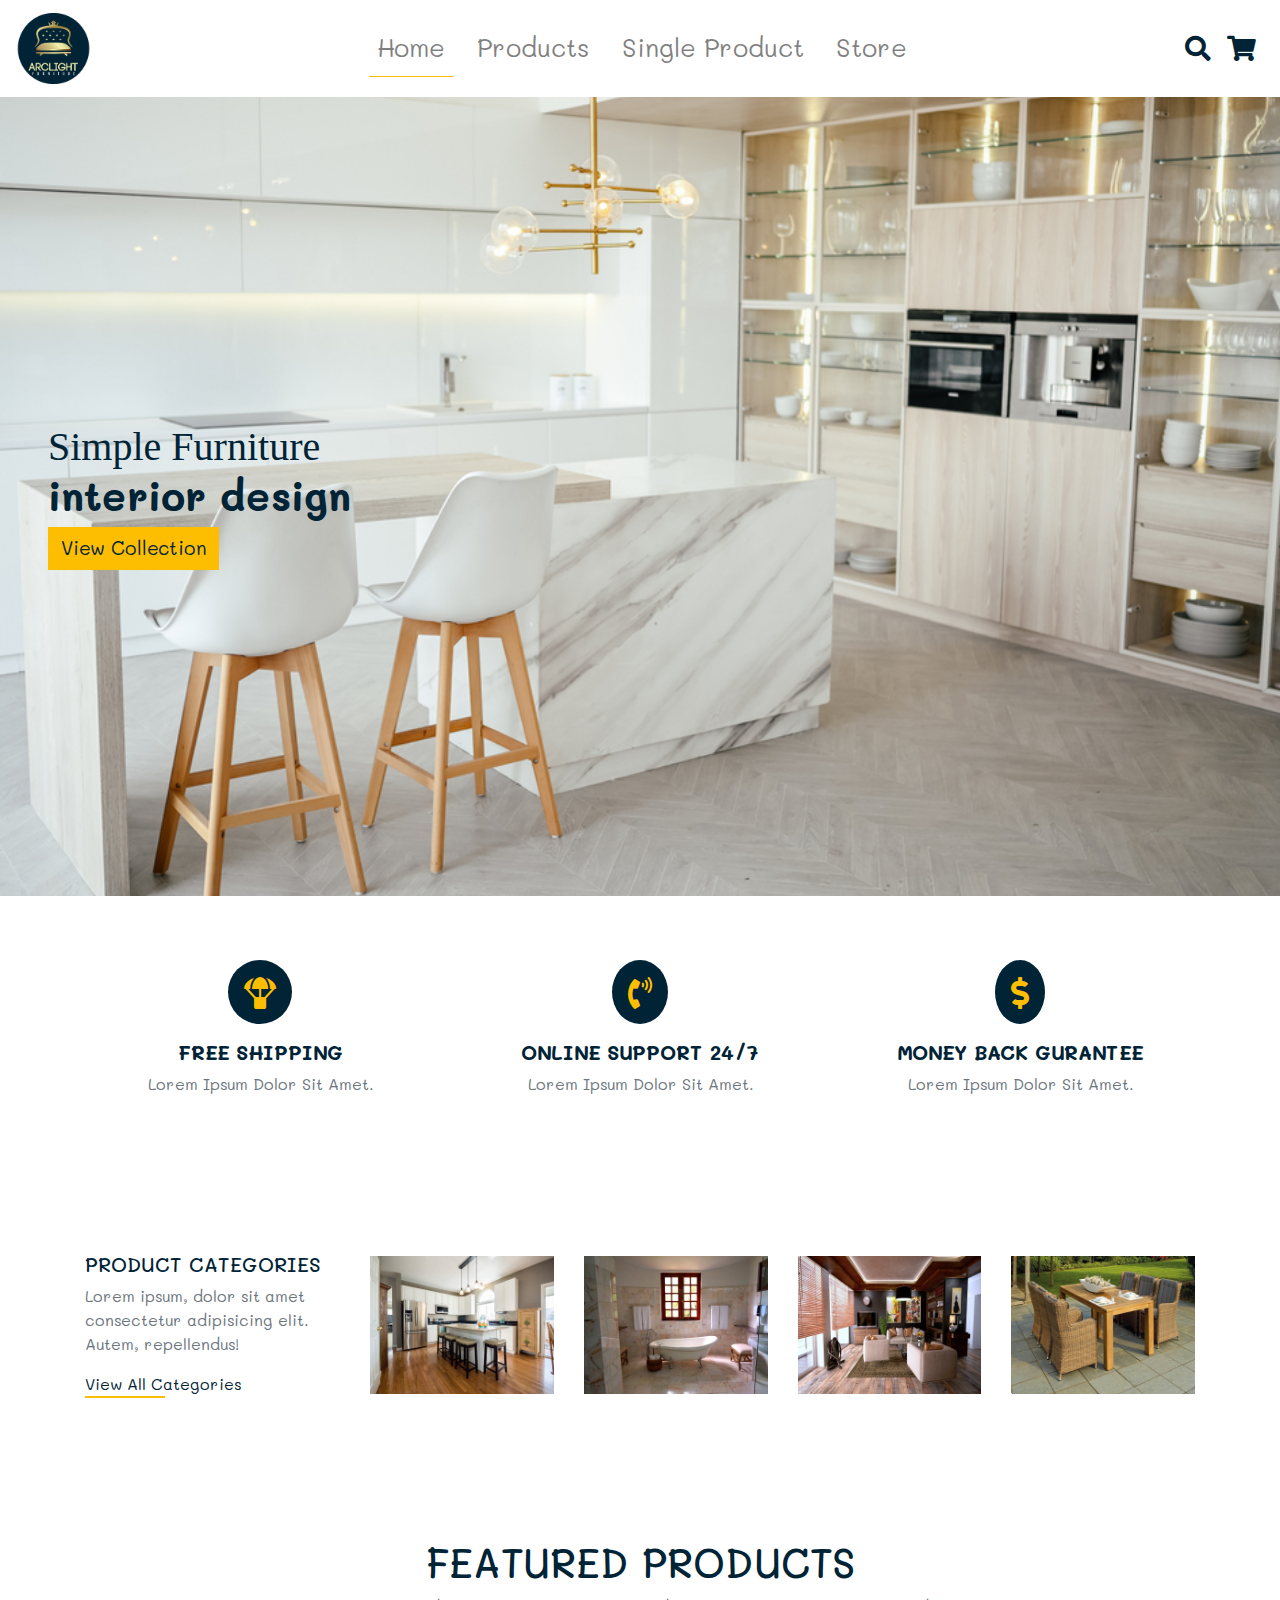
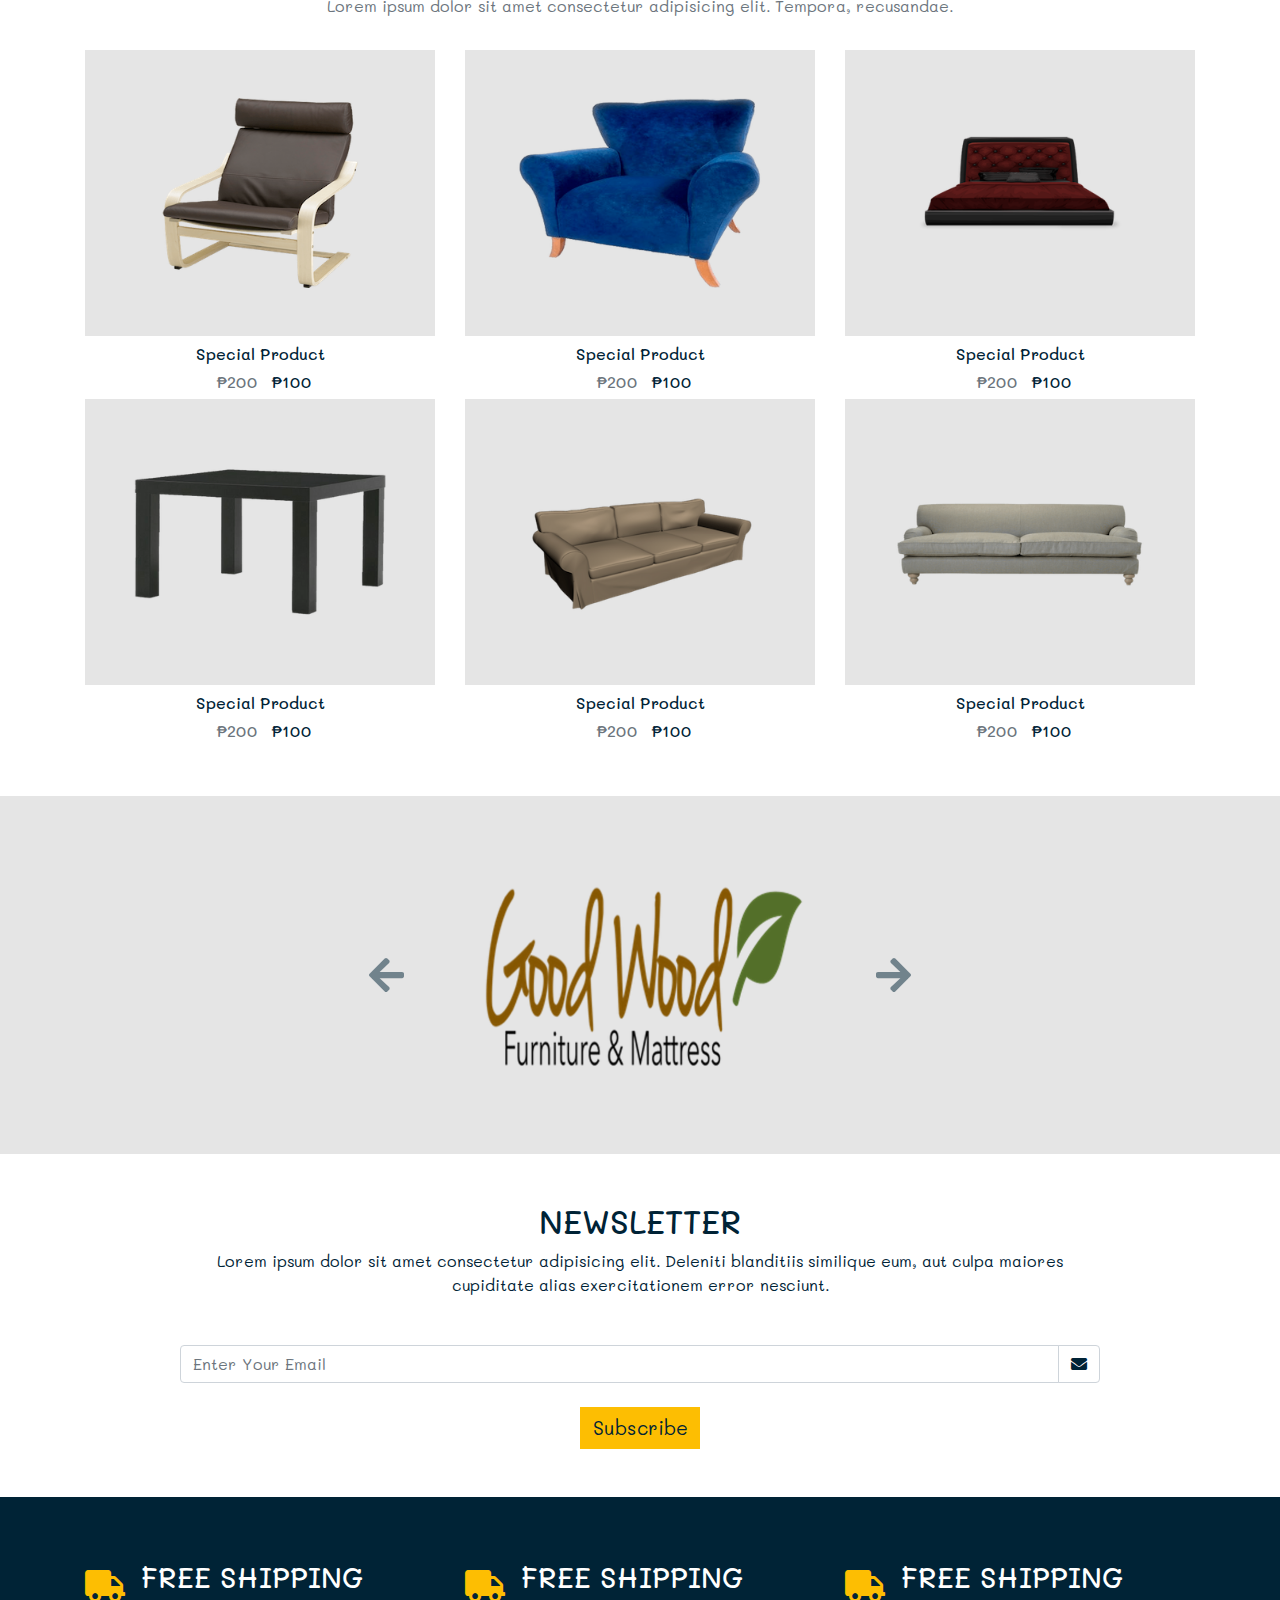
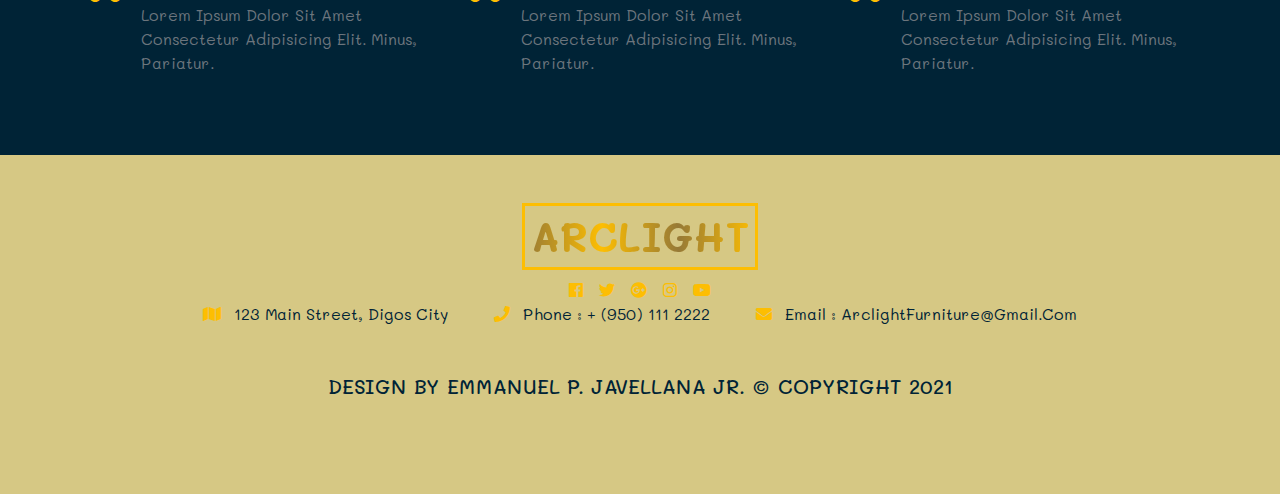
==== index.html @ 23f37554 "initial commit" ====
<!DOCTYPE html>
<html lang="en">

<head>
    <meta charset="UTF-8">
    <meta http-equiv="X-UA-Compatible" content="IE=edge">
    <meta name="viewport" content="width=device-width, initial-scale=1.0">

    <link rel="stylesheet" href="css/bootstrap.min.css" />
    <!-- main -->
    <link rel="stylesheet" href="css/main.css" />
    <link href="https://fonts.googleapis.com/css?family=Courgette" rel="stylesheet" />

    <link rel="stylesheet" href="css/all.css" />

    <title>Arclight Furniture</title>
</head>

<body>

    <header>

        <nav class="navbar navbar-expand-lg navbar-light">

            <a href="index.html" class="navbar-brand">
                <img src="imgs/Arclight_logo.png" alt="company logo" />
            </a>
            <button class="navbar-toggler" type="button" data-toggle="collapse" data-target="#myNavbar">
                <i class="fas fa-bars"></i>
            </button>
            <div class="collapse navbar-collapse" id="myNavbar">
                <ul class="navbar-nav mx-auto">
                    <li class="nav-item mx-2 nav-active">
                        <a href="index.html" class="nav-link">Home</a>
                    </li>
                    <li class="nav-item mx-2">
                        <a href="products.html" class="nav-link">Products</a>
                    </li>
                    <li class="nav-item mx-2">
                        <a href="singleproduct.html" class="nav-link">Single Product</a>
                    </li>
                    <li class="nav-item mx-2">
                        <a href="store.html" class="nav-link">Store</a>
                    </li>
                </ul>
            </div>
            <div class="navbar-icons d-none d-lg-flex">

                <div class="navbar-icon mx-2"><i class="fas fa-search"></i></div>


                <a href="store.html" class="navbar-icon mx-2 navbar-cart-icon">
                    <i class="fas fa-shopping-cart"></i>
                </a>

            </div>
        </nav>
        <!-- nav end ////////////////////////////////////////////////////////////////////////// -->

        <!-- banner start ///////////////////////////////////////////////////////////////////// -->
        <div class="banner d-flex align-items-center pl-3 pl-lg-5">
            <div>
                <h1 class="text-capitalize text-slanted mb-0">simple furniture</h1>
                <h1 class="text-uppercas font-weight-bold">interior design</h1>
                <a href="products.html" class="btn btn-yellow">view collection</a>
            </div>
        </div>
        <!-- banner end ///////////////////////////////////////////////////////////////////// -->

    </header>

    <!-- end header -->

    <!--  -->
    <!-- servicess -->
    <section class="services py-5 text-center">
        <div class="container">
            <div class="row">
                <!-- single service -->
                <div class="col-10 mx-auto col-md-6 col-lg-4 my-3">
                    <span class="service-icon">
                        <i class="fas fa-parachute-box"></i>
                    </span>
                    <h5 class="font-weight-bold text-uppercase">free shipping</h5>
                    <p class="text-muted text-capitalize">
                        Lorem ipsum dolor sit amet.
                    </p>
                </div>
                <!-- end of single service -->
                <!-- single service -->
                <div class="col-10 mx-auto col-md-6 col-lg-4 my-3">
                    <span class="service-icon">
                        <i class="fas fa-phone-volume"></i>
                    </span>
                    <h5 class="font-weight-bold text-uppercase">online support 24/7</h5>
                    <p class="text-muted text-capitalize">
                        Lorem ipsum dolor sit amet.

                    </p>
                </div>
                <!-- end of single service -->
                <!-- single service -->
                <div class="col-10 mx-auto col-md-6 col-lg-4 my-3">
                    <span class="service-icon">
                        <i class="fas fa-dollar-sign"></i>
                    </span>
                    <h5 class="font-weight-bold text-uppercase">money back gurantee</h5>
                    <p class="text-muted text-capitalize">
                        Lorem ipsum dolor sit amet.

                    </p>
                </div>
                <!-- end of single service -->
            </div>
        </div>
    </section>
    <!-- end of services section -->
    <!--  -->
    <!-- servicess end -->


    <!-- categories //////////////////////////////////////-->
    <section class="home-categories py-5">
        <div class="container">
            <div class="row">
                <!-- category title -->
                <div class="col-10 mx-auto col-md-6 col-lg-3 align-self-center">
                    <h5 class="text-uppercase">product categories</h5>
                    <p class="text-muted">
                        Lorem ipsum, dolor sit amet consectetur adipisicing elit. Autem,
                        repellendus!
                    </p>
                    <a href="products.html" class="text-weight-bold text-capitalize categories-link">
                        view all categories
                    </a>
                    <div class="categories-underline"></div>
                </div>
                <!-- main -->
                <div class="col-10 mx-auto col-md-6 col-lg-9 my-3">
                    <div class="row">
                        <!-- single category -->
                        <div class="col-md-6 col-lg-3 my-3">
                            <div class="category-container">
                                <img src="imgs/cagetogoryImg/kitchen-category.jpeg" class="img-fluid category-img"
                                    alt="category img " />
                                <a href="products.html" class="category-link">
                                    <h6 class="text-uppercase mb-0">kitchen</h6>
                                    <p class="mb-0 text-yellow">20 items</p>
                                </a>
                            </div>
                        </div>
                        <!-- end of  single category -->
                        <!-- single category -->
                        <div class="col-md-6 col-lg-3 my-3">
                            <div class="category-container">
                                <img src="imgs/cagetogoryImg/bathroom-category.jpeg" class="img-fluid category-img"
                                    alt="category img " />
                                <a href="products.html" class="category-link">
                                    <h6 class="text-uppercase mb-0">bahtroom</h6>
                                    <p class="mb-0 text-yellow">20 items</p>
                                </a>
                            </div>
                        </div>
                        <!-- end of  single category -->
                        <!-- single category -->
                        <div class="col-md-6 col-lg-3 my-3">
                            <div class="category-container">
                                <img src="imgs/cagetogoryImg/livingroom-category.jpeg" class="img-fluid category-img"
                                    alt="category img " />
                                <a href="products.html" class="category-link">
                                    <h6 class="text-uppercase mb-0">living room</h6>
                                    <p class="mb-0 text-yellow">20 items</p>
                                </a>
                            </div>
                        </div>
                        <!-- end of  single category -->
                        <!-- single category -->
                        <div class="col-md-6 col-lg-3 my-3">
                            <div class="category-container">
                                <img src="imgs/cagetogoryImg/patio-category.jpeg" class="img-fluid category-img"
                                    alt="category img " />
                                <a href="products.html" class="category-link">
                                    <h6 class="text-uppercase mb-0">patio</h6>
                                    <p class="mb-0 text-yellow">20 items</p>
                                </a>
                            </div>
                        </div>
                        <!-- end of  single category -->
                    </div>
                </div>
            </div>
        </div>
    </section>
    <!-- categories end ///////////////////////////////// -->



    <!-- feature service -->
    <section class="featured py-5">
        <div class="container">
            <div class="row my-3">
                <div class="col-10 mx-auto text-center">
                    <h1 class="text-uppercase">featured products</h1>
                    <p class="text-muted">
                        Lorem ipsum dolor sit amet consectetur adipisicing elit. Tempora,
                        recusandae.
                    </p>
                </div>
            </div>
            <div class="row">
                <div class="col-10 mx-auto col-md-6 col-lg-4">
                    <div class="featured-container p-5">
                        <img src="imgs/img-products/product-1.png" class="img-fluid" alt="product" />
                        <span class="featured-search-icon" data-toggle="modal" data-target="#productModal">
                            <i class="fas fa-search"></i>
                        </span>
                        <a href="#" class="featured-store-link text-captilaze">add to cart</a>
                    </div>
                    <h6 class="text-capitalize text-center my-2">special product</h6>
                    <h6 class="text-center">
                        <span class="text-muted old-price mx-2">₱200</span>
                        <span>₱100</span>
                    </h6>
                </div>
                <div class="col-10 mx-auto col-md-6 col-lg-4">
                    <div class="featured-container p-5">
                        <img src="imgs/img-products/product-2.png" class="img-fluid" alt="product" />
                        <span class="featured-search-icon" data-toggle="modal" data-target="#productModal">
                            <i class="fas fa-search"></i>
                        </span>
                        <a href="#" class="featured-store-link text-captilaze">add to cart</a>
                    </div>
                    <h6 class="text-capitalize text-center my-2">special product</h6>
                    <h6 class="text-center">
                        <span class="text-muted old-price mx-2">₱200</span>
                        <span>₱100</span>
                    </h6>
                </div>
                <div class="col-10 mx-auto col-md-6 col-lg-4">
                    <div class="featured-container p-5">
                        <img src="imgs/img-products/product-3.png" class="img-fluid" alt="product" />
                        <span class="featured-search-icon" data-toggle="modal" data-target="#productModal">
                            <i class="fas fa-search"></i>
                        </span>
                        <a href="#" class="featured-store-link text-captilaze">add to cart</a>
                    </div>
                    <h6 class="text-capitalize text-center my-2">special product</h6>
                    <h6 class="text-center">
                        <span class="text-muted old-price mx-2">₱200</span>
                        <span>₱100</span>
                    </h6>
                </div>
                <div class="col-10 mx-auto col-md-6 col-lg-4">
                    <div class="featured-container p-5">
                        <img src="imgs/img-products/product-4.png" class="img-fluid" alt="product" />
                        <span class="featured-search-icon" data-toggle="modal" data-target="#productModal">
                            <i class="fas fa-search"></i>
                        </span>
                        <a href="#" class="featured-store-link text-captilaze">add to cart</a>
                    </div>
                    <h6 class="text-capitalize text-center my-2">special product</h6>
                    <h6 class="text-center">
                        <span class="text-muted old-price mx-2">₱200</span>
                        <span>₱100</span>
                    </h6>
                </div>
                <div class="col-10 mx-auto col-md-6 col-lg-4">
                    <div class="featured-container p-5">
                        <img src="imgs/img-products/product-5.png" class="img-fluid" alt="product" />
                        <span class="featured-search-icon" data-toggle="modal" data-target="#productModal">
                            <i class="fas fa-search"></i>
                        </span>
                        <a href="#" class="featured-store-link text-captilaze">add to cart</a>
                    </div>
                    <h6 class="text-capitalize text-center my-2">special product</h6>
                    <h6 class="text-center">
                        <span class="text-muted old-price mx-2">₱200</span>
                        <span>₱100</span>
                    </h6>
                </div>
                <div class="col-10 mx-auto col-md-6 col-lg-4">
                    <div class="featured-container p-5">
                        <img src="imgs/img-products/product-6.png" class="img-fluid" alt="product" />
                        <span class="featured-search-icon" data-toggle="modal" data-target="#productModal">
                            <i class="fas fa-search"></i>
                        </span>
                        <a href="#" class="featured-store-link text-captilaze">add to cart</a>
                    </div>
                    <h6 class="text-capitalize text-center my-2">special product</h6>
                    <h6 class="text-center">
                        <span class="text-muted old-price mx-2">₱200</span>
                        <span>₱100</span>
                    </h6>
                </div>
            </div>
        </div>
    </section>
    <!-- feature service -->

    <!-- partners brand ///////////////////////////////////////////////////////////-->

    <section class="partners py-5">
        <div class="container">
            <div class="row">
                <!-- compnay carousel -->
                <div class="col-6 col-md-6 col-lg-4 mx-auto">
                    <div id="partnerCarousel" class="carousel slide " data-ride="carousel">
                        <div class="carousel-inner">

                            <div class="carousel-item active">
                                <img src="imgs/company-logos/company-logo-1.png" class="d-block w-100"
                                    alt="partner company" />
                            </div>


                            <div class="carousel-item ">
                                <img src="imgs/company-logos/company-logo-2.png" class="d-block w-100"
                                    alt="partner company" />
                            </div>


                            <div class="carousel-item ">
                                <img src="imgs/company-logos/company-logo-3.png" class="d-block w-100"
                                    alt="partner company" />
                            </div>


                            <div class="carousel-item ">
                                <img src="imgs/company-logos/company-logo-4.png" class="d-block w-100"
                                    alt="partner company" />
                            </div>


                            <div class="carousel-item ">
                                <img src="imgs/company-logos/company-logo-5.png" class="d-block w-100"
                                    alt="partner company" />
                            </div>


                            <div class="carousel-item">
                                <img src="imgs/company-logos/company-logo-6.png" class="d-block w-100"
                                    alt="partner company" />
                            </div>

                        </div>
                        <a href="#partnerCarousel" class="carousel-control-prev" role="button" data-slide="prev">
                            <i class="fas fa-arrow-left"></i>
                        </a>
                        <a href="#partnerCarousel" class="carousel-control-next" role="button" data-slide="next">
                            <i class="fas fa-arrow-right"></i>
                        </a>
                    </div>
                </div>
            </div>
        </div>
    </section>
    <!-- partners brand end ////////////////////////////////////////////////////// -->

    <!-- newsletter  -->
    <section class="newsletter py-5">
        <div class="container">
            <div class="row">
                <div class="col-10 mx-auto text-center">
                    <h2 class="text-uppercase">newsletter</h2>
                    <p>
                        Lorem ipsum dolor sit amet consectetur adipisicing elit. Deleniti
                        blanditiis similique eum, aut culpa maiores cupiditate alias
                        exercitationem error nesciunt.
                    </p>
                    <form>
                        <div class="input-group mt-5 mb-4">
                            <input type="text" class="form-control text-capitalize" placeholder="enter your email" />
                            <div class="input-group-append">
                                <div class="input-group-text form-icon">
                                    <i class="fas fa-envelope"></i>
                                </div>
                            </div>
                        </div>
                        <button type="submit" class="btn btn-yellow">subscribe</button>
                    </form>
                </div>
            </div>
        </div>
    </section>
    <!-- newsletter end -->

    <!-- skills -->
    <section class="skills py-5">
        <div class="container">
            <div class="row">
                <div class="col-10 mx-auto col-md-6 col-lg-4 d-flex my-3">
                    <div class="skill-icon mr-3"><i class="fas fa-truck"></i></div>
                    <div class="skill-text">
                        <h3 class="text-uppercase text-white">free shipping</h3>
                        <p class="text-muted text-capitalize">
                            Lorem ipsum dolor sit amet consectetur adipisicing elit. Minus,
                            pariatur.
                        </p>
                    </div>
                </div>
                <div class="col-10 mx-auto col-md-6 col-lg-4 d-flex my-3">
                    <div class="skill-icon mr-3"><i class="fas fa-truck"></i></div>
                    <div class="skill-text">
                        <h3 class="text-uppercase text-white">free shipping</h3>
                        <p class="text-muted text-capitalize">
                            Lorem ipsum dolor sit amet consectetur adipisicing elit. Minus,
                            pariatur.
                        </p>
                    </div>
                </div>
                <div class="col-10 mx-auto col-md-6 col-lg-4 d-flex my-3">
                    <div class="skill-icon mr-3"><i class="fas fa-truck"></i></div>
                    <div class="skill-text">
                        <h3 class="text-uppercase text-white">free shipping</h3>
                        <p class="text-muted text-capitalize">
                            Lorem ipsum dolor sit amet consectetur adipisicing elit. Minus,
                            pariatur.
                        </p>
                    </div>
                </div>

            </div>
        </div>
    </section>
    <!-- end skills -->

    <!-- footer -->
    <footer class="py-5 footer">
        <div class="container">
            <div class="row">
                <div class="col-10 mx-auto text-center">
                    <h1 class="text-uppercase font-weight-bold text-yellow footer-title text-center d-inline-block">
                        Arclight
                    </h1>
                    <div class="footer-icons d-flex justify-content-center">

                        <a href="#" class="footer-icon mx-2">
                            <i class="fab fa-facebook"></i>
                        </a>


                        <a href="#" class="footer-icon mx-2">
                            <i class="fab fa-twitter"></i>
                        </a>


                        <a href="#" class="footer-icon mx-2">
                            <i class="fab fa-google-plus"></i>
                        </a>


                        <a href="#" class="footer-icon mx-2">
                            <i class="fab fa-instagram"></i>
                        </a>


                        <a href="#" class="footer-icon mx-2">
                            <i class="fab fa-youtube"></i>
                        </a>

                    </div>

                    <div class="footer-contact  d-flex justify-content-around flex-wrap">

                        <div class="text-capitalize">
                            <span class="footer-icon mr-2">
                                <i class="fas fa-map"></i>
                            </span>
                            123 main street, Digos City
                        </div>


                        <div class="text-capitalize">
                            <span class="footer-icon mr-2">
                                <i class="fas fa-phone"></i>
                            </span>
                            phone : + (950) 111 2222
                        </div>


                        <div class="text-capitalize">
                            <span class="footer-icon mr-2">
                                <i class="fas fa-envelope"></i>
                            </span>
                            email : arclightFurniture@gmail.com
                        </div>

                    </div>
                </div>
            </div>
            <div class="row">
                <div class="col-10 mx-auto text-center">
                    <h5 class="text-uppercase my-5 text-center d-inline-block">
                        Design by Emmanuel P. Javellana Jr. © Copyright 2021
                    </h5>
                    <!-- <div class="col-10">
                        <div class="text-capitalize">
                            <span class="footer-icon mr-2">
                                <i class="fas fa-envelope"></i>
                            </span>
                            email : arclightFurniture@gmail.com
                        </div>
                    </div> -->
                </div>
            </div>
        </div>
    </footer>

    <script src="js/jquery-3.3.1.min.js"></script>
    <script src="js/bootstrap.bundle.min.js"></script>
</body>

</html>
---- css/main.css ----
@import url("https://fonts.googleapis.com/css?family=Calligraffitti|Mali");


:root {
    --mainYellow: #fdbe02;
    --mainYellow1: #977A36;
    --mainYellow2: #D6C884;
    --mainYellow3: #6B4823;
    --mainBlack: #002336;
    --mainWhite: #fff;
    --TransGrey: rgba(0, 0, 0, 0.1);
    /* --mainWhite: #fff;
    --mainBlack: #071013;
    --mainGrey: #9b9999;
    --TransGrey: rgba(0, 0, 0, 0.1); */
}

.text-yellow {
    color: var(--mainYellow);
}

body {
    color: var(--mainBlack);
    background: var(--mainWhite);
    font-family: "Mali", cursive;
}

.text-slanted {
    font-family: "Calligraffitti", cursive;
}

.btn-yellow {
    background: var(--mainYellow);
    text-transform: capitalize;
    font-size: 1.2rem;
    color: var(--mainBlack);
    border-radius: 0 !important;
}

.btn-yellow:hover {
    background: var(--mainBlack);
    color: var(--mainYellow);
}

.btn-black {
    background: transparent;
    text-transform: capitalize;
    font-size: 1.2rem;
    color: var(--mainBlack);
    border-radius: 0 !important;
    border: 0.1rem solid var(--mainBlack);
}

.btn-black:hover {
    background: var(--mainBlack);
    color: var(--mainWhite);
}

/* navbar ////////////////////////////////// */
.navbar-brand img {
    width: 75px;

}

.navbar-toggler {
    outline: none !important;
    border: none;
    font-size: 2.2rem;
    color: var(--mainYellow) !important;
}

.nav-link {
    font-size: 1.6rem;
    border-bottom: 0.1rem solid var(--mainWhite);
}

.nav-active {
    border-bottom: 0.1rem solid var(--mainYellow);
}

.navbar-icon {
    font-size: 1.6rem;
}

.navbar-cart-icon {
    color: var(--mainBlack);
    position: relative;
}

.navbar-cart-icon:hover {
    color: var(--mainYellow);
}



/* banner ////////////////////////////////// */

.banner {
    min-height: calc(100vh - 101px);
    background: url("../imgs/pageBcg/bannerBcg.jpg");
    /* background: red; */
    background-position: center;
    background-size: cover;
    background-attachment: fixed;
    background-repeat: no-repeat;
}

/* featured start ////////////////////////////////// */

.featured-container {
    background: var(--TransGrey);
    position: relative;
    overflow: hidden;
}

.featured-search-icon {
    background: var(--mainWhite);
    display: inline-block;
    padding: 0.2rem 0.4rem;
    position: absolute;
    right: 0;
    top: 50%;
    font-size: 1.2rem;
    transform: translateX(110%);
    transition: all 1s ease-in-out;
    cursor: pointer;
}

.featured-container:hover .featured-search-icon {
    transform: translateX(0%);
}

.featured-store-link {
    background: var(--mainYellow);
    color: var(--mainBlack);
    padding: 0.2rem 0.4rem;
    position: absolute;
    right: 0;
    top: 70%;
    transform: translateX(110%);
    transition: all 1s ease-in-out;
}

.featured-store-link:hover {
    color: var(--mainBlack);
}

.featured-container:hover .featured-store-link {
    transform: translateX(0%);
}

/* featured end////////////////////////////////// */




/* partner brand */


.partners {
    background: var(--TransGrey);
}

.carousel-control-prev {
    font-size: 2.5rem;
    color: var(--mainBlack) !important;
    transform: translateX(-200%);
}

.carousel-control-next {
    font-size: 2.5rem;
    color: var(--mainBlack) !important;

    transform: translateX(200%);
}

/* partner brand end */


/* newsletter */
.form-icon {
    background: var(--mainGrey);
    color: var(--mainBlack);
}

/* skills */
.skills {
    background: var(--mainBlack);
}

.skill-icon {
    color: var(--mainYellow);
    font-size: 2rem;
}

/* footer */
.footer {
    background: var(--mainYellow2);
}

.footer h1 {

    background: linear-gradient(to left, var(--mainYellow), var(--mainYellow1), var(--mainYellow), var(--mainYellow1));
    -webkit-background-clip: text;
    -webkit-text-fill-color: transparent;
}

.footer-title {
    border: 0.2rem solid var(--mainYellow);
    padding: 0.4rem;
}

.footer-icon {
    color: var(--mainYellow);
}

.footer-icon:hover {
    color: var(--mainWhite);
}


/* //////////////////////Populate pages////////////////////////////////////////////////////////////  */


.banner-products,
.banner-single-product,
.banner-store {
    min-height: 60vh;
    background: linear-gradient(rgba(255, 255, 255, 0.5),
            rgba(255, 255, 255, 0.5)),
        url("../imgs/pageBcg/productsBcg.jpeg") center/cover fixed no-repeat;
}

.banner-single-product {
    min-height: 60vh;
    background: linear-gradient(rgba(255, 255, 255, 0.5),
            rgba(255, 255, 255, 0.5)),
        url("../imgs/pageBcg/singleBcg.jpeg") center/cover fixed no-repeat;
}

.banner-store {
    min-height: 60vh;
    background: linear-gradient(rgba(255, 255, 255, 0.5),
            rgba(255, 255, 255, 0.5)),
        url("../imgs/pageBcg/storeBcg.jpeg") center/cover fixed no-repeat;
}


/* servicess */

.service-icon {
    display: inline-block;
    font-size: 2rem;
    margin-bottom: 1rem;
    color: var(--mainYellow);
    background: var(--mainBlack);
    padding: 0.5rem 1rem;
    border-radius: 50%;
}

/* categories */
.categories-link {
    color: var(--mainBlack);
    text-decoration: none;
}

.categories-link:hover {
    color: var(--mainGrey);
    text-decoration: none;
}

.categories-underline {
    height: 0.1rem;
    width: 5rem;
    background: var(--mainYellow);
}

.category-container {
    position: relative;
}

.category-img {
    transition: all 1s linear;
}

.category-container:hover .category-img {
    opacity: 0.5;
}

.category-link {
    position: absolute;
    bottom: 0;
    left: 0;
    padding: 0.2rem 3rem 0.2rem 0.2rem;
    background: var(--mainWhite);
    color: var(--mainBlack);
    clip-path: polygon(0 0, 80% 0, 100% 100%, 0 100%);
    opacity: 0;
    transition: all 1s linear;
    text-decoration: none !important;
}

.category-link:hover {
    color: var(--mainGrey);
}

.category-container:hover .category-link {
    opacity: 1;
}
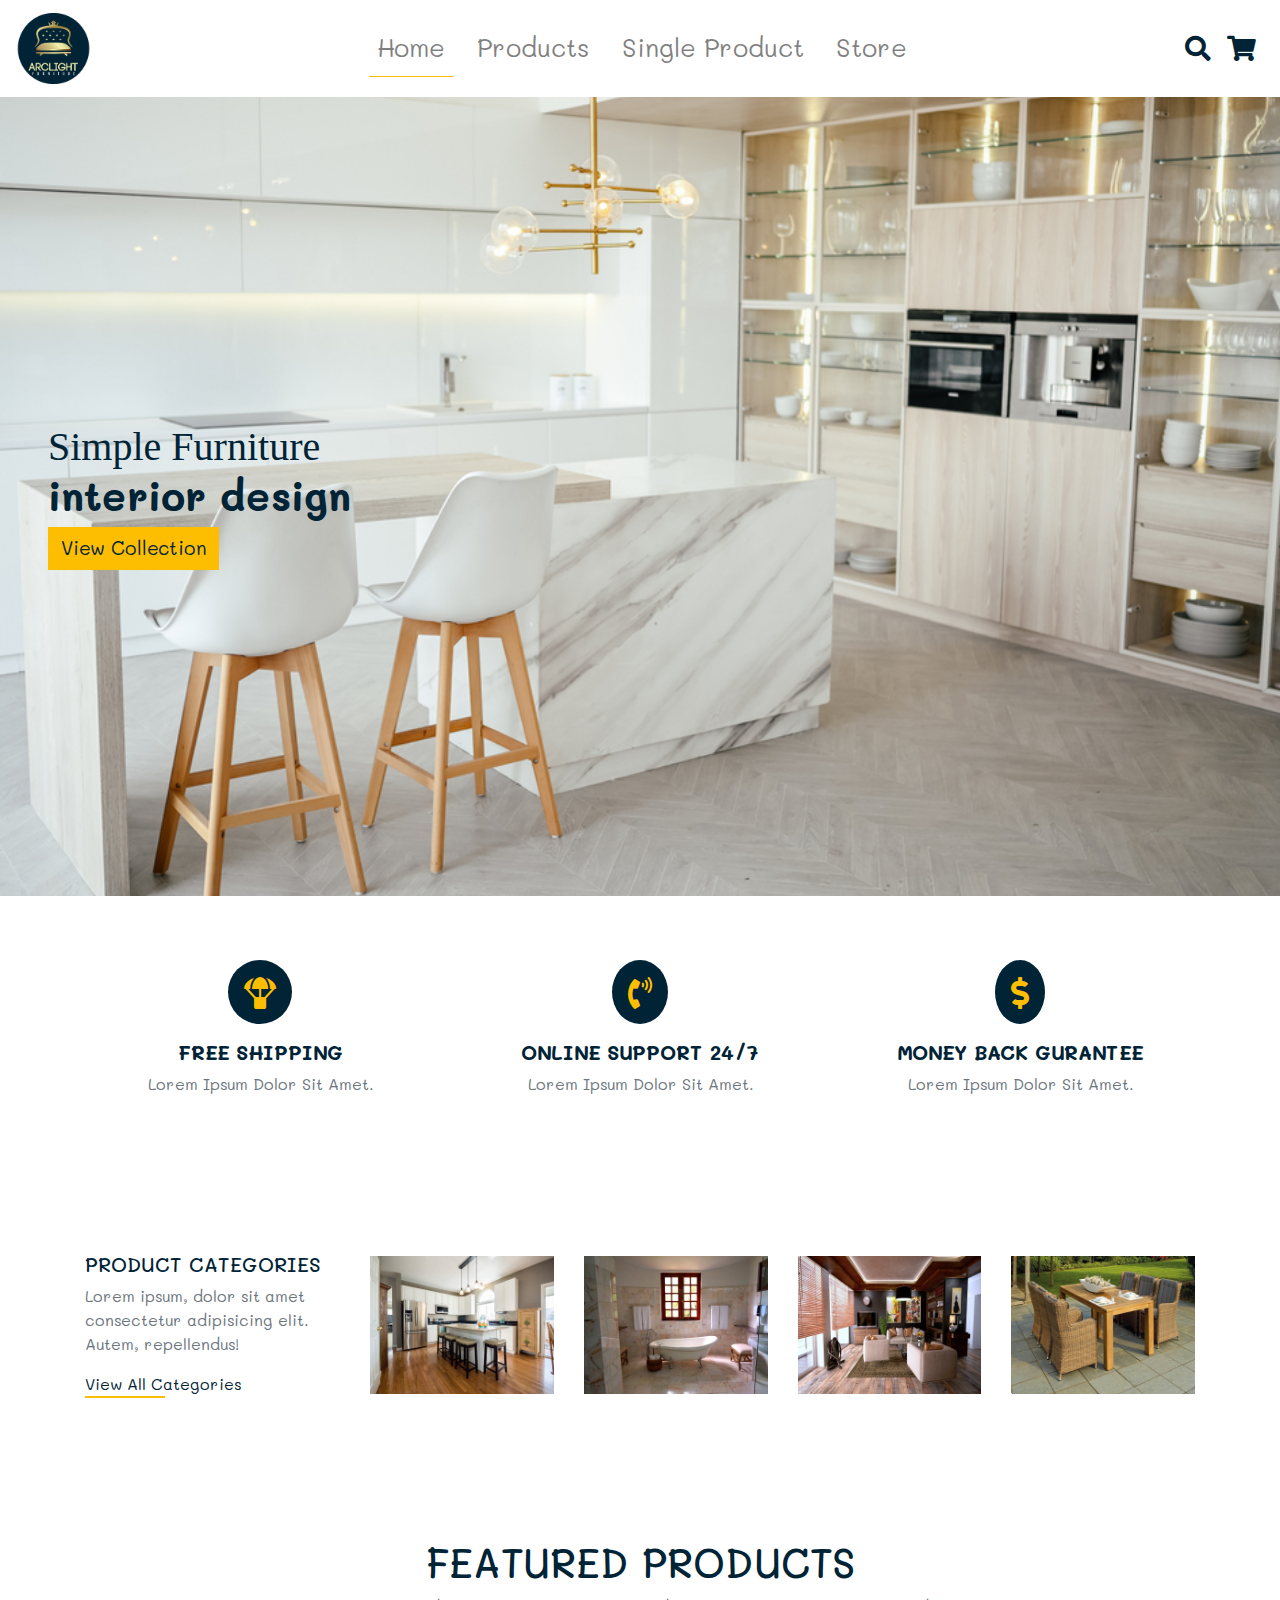
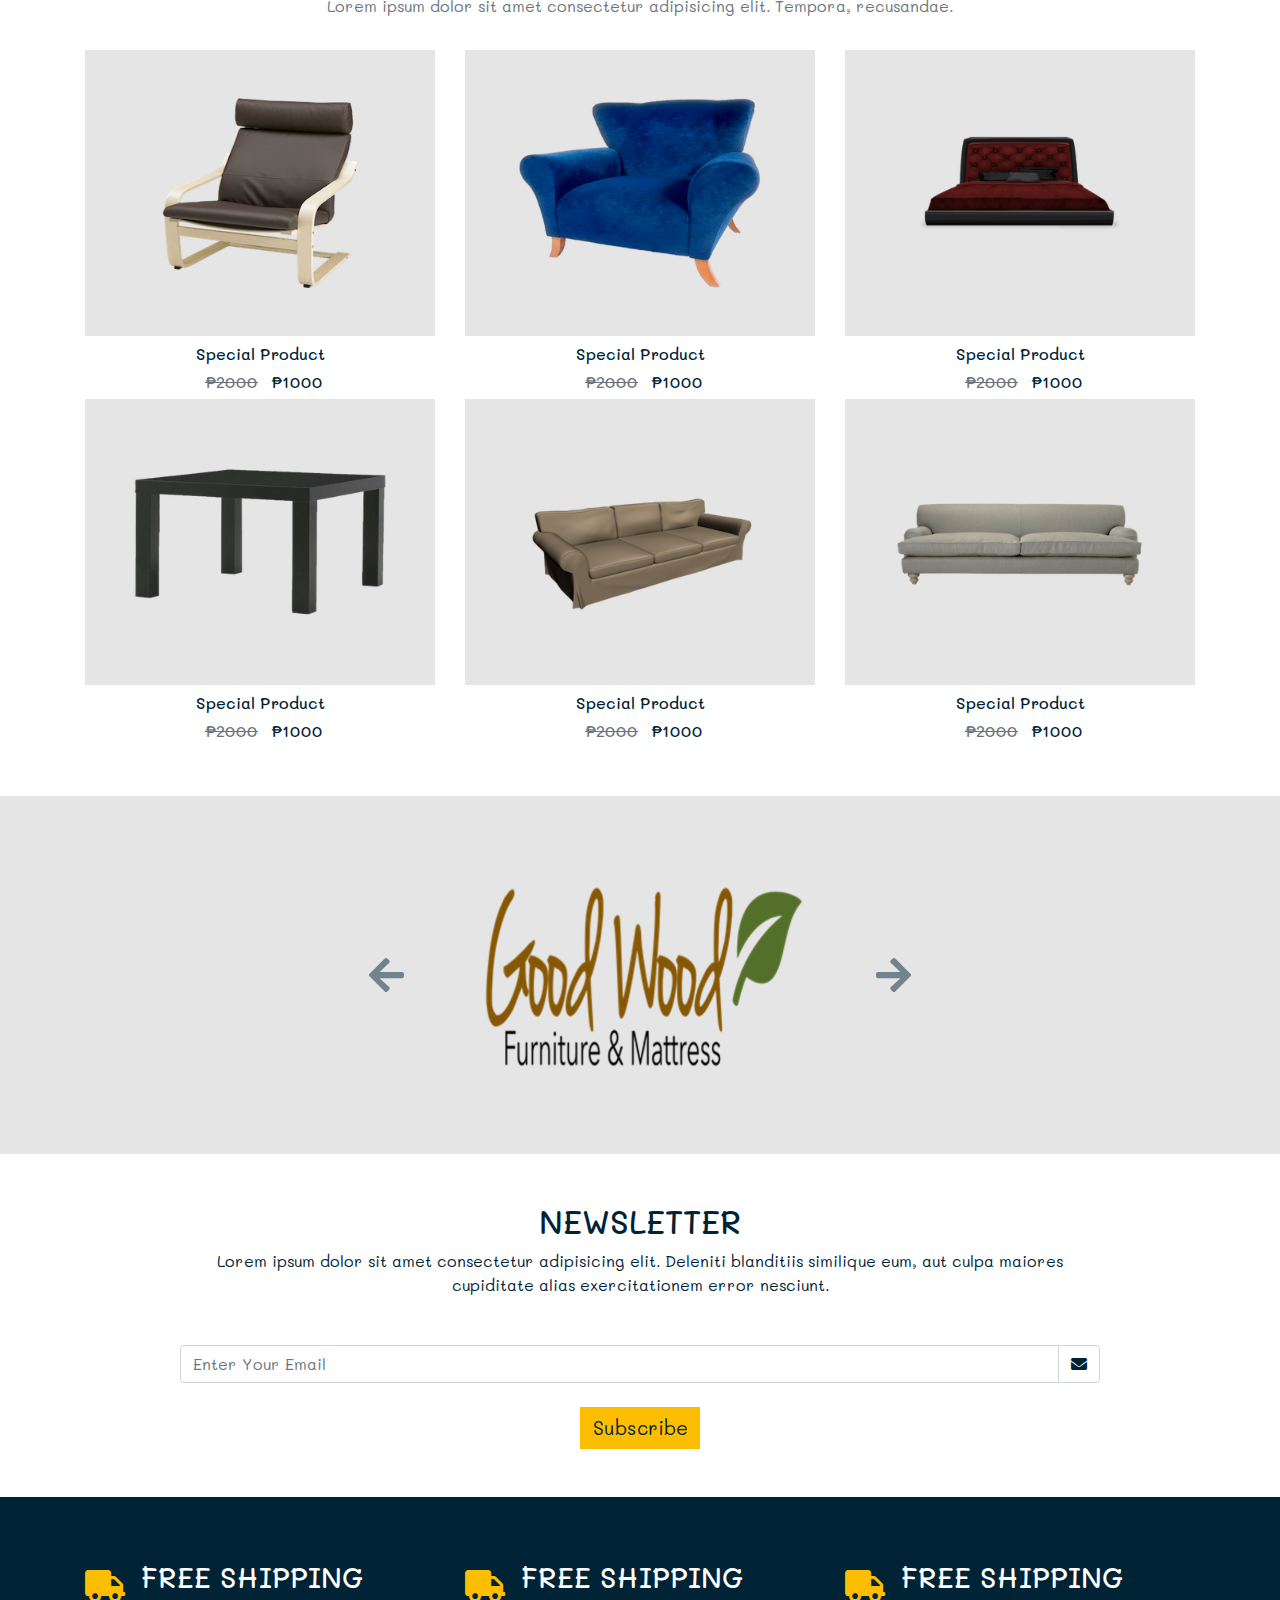
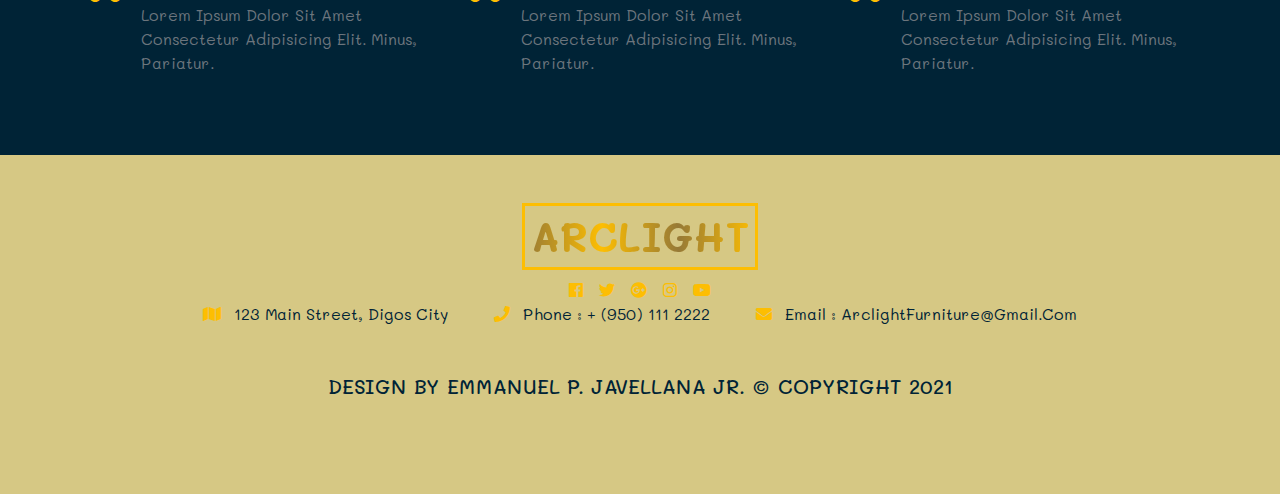
==== commit c45873b7: "2nd commit" ====
--- a/index.html
+++ b/index.html
@@ -218,8 +218,8 @@
                     </div>
                     <h6 class="text-capitalize text-center my-2">special product</h6>
                     <h6 class="text-center">
-                        <span class="text-muted old-price mx-2">₱200</span>
-                        <span>₱100</span>
+                        <span class="text-muted old-price mx-2">₱2000</span>
+                        <span>₱1000</span>
                     </h6>
                 </div>
                 <div class="col-10 mx-auto col-md-6 col-lg-4">
@@ -232,8 +232,8 @@
                     </div>
                     <h6 class="text-capitalize text-center my-2">special product</h6>
                     <h6 class="text-center">
-                        <span class="text-muted old-price mx-2">₱200</span>
-                        <span>₱100</span>
+                        <span class="text-muted old-price mx-2">₱2000</span>
+                        <span>₱1000</span>
                     </h6>
                 </div>
                 <div class="col-10 mx-auto col-md-6 col-lg-4">
@@ -246,8 +246,8 @@
                     </div>
                     <h6 class="text-capitalize text-center my-2">special product</h6>
                     <h6 class="text-center">
-                        <span class="text-muted old-price mx-2">₱200</span>
-                        <span>₱100</span>
+                        <span class="text-muted old-price mx-2">₱2000</span>
+                        <span>₱1000</span>
                     </h6>
                 </div>
                 <div class="col-10 mx-auto col-md-6 col-lg-4">
@@ -260,8 +260,8 @@
                     </div>
                     <h6 class="text-capitalize text-center my-2">special product</h6>
                     <h6 class="text-center">
-                        <span class="text-muted old-price mx-2">₱200</span>
-                        <span>₱100</span>
+                        <span class="text-muted old-price mx-2">₱2000</span>
+                        <span>₱1000</span>
                     </h6>
                 </div>
                 <div class="col-10 mx-auto col-md-6 col-lg-4">
@@ -274,8 +274,8 @@
                     </div>
                     <h6 class="text-capitalize text-center my-2">special product</h6>
                     <h6 class="text-center">
-                        <span class="text-muted old-price mx-2">₱200</span>
-                        <span>₱100</span>
+                        <span class="text-muted old-price mx-2">₱2000</span>
+                        <span>₱1000</span>
                     </h6>
                 </div>
                 <div class="col-10 mx-auto col-md-6 col-lg-4">
@@ -288,8 +288,8 @@
                     </div>
                     <h6 class="text-capitalize text-center my-2">special product</h6>
                     <h6 class="text-center">
-                        <span class="text-muted old-price mx-2">₱200</span>
-                        <span>₱100</span>
+                        <span class="text-muted old-price mx-2">₱2000</span>
+                        <span>₱1000</span>
                     </h6>
                 </div>
             </div>
--- a/css/main.css
+++ b/css/main.css
@@ -149,6 +149,10 @@
     transform: translateX(0%);
 }
 
+.old-price {
+    text-decoration: line-through;
+}
+
 /* featured end////////////////////////////////// */
 
 
@@ -306,4 +310,45 @@
 
 .category-container:hover .category-link {
     opacity: 1;
+}
+
+/* ////////////////////////////////////////////// Poducts /////////////////////////////////// */
+.products-categories-underline {
+    height: 0.2rem;
+    width: 5rem;
+    background: var(--mainYellow);
+}
+
+.products-categories-link {
+    color: var(--mainBlack);
+    text-decoration: none !important;
+}
+
+.products-categories-link:hover {
+    color: var(--mainGrey);
+}
+
+.products-color {
+    width: 1rem;
+    height: 1rem;
+}
+
+.products-color-black {
+    background: black;
+}
+
+.products-color-red {
+    background: red;
+}
+
+.products-color-blue {
+    background: blue;
+}
+
+.products-color-green {
+    background: green;
+}
+
+.products-color-yellow {
+    background: yellow;
 }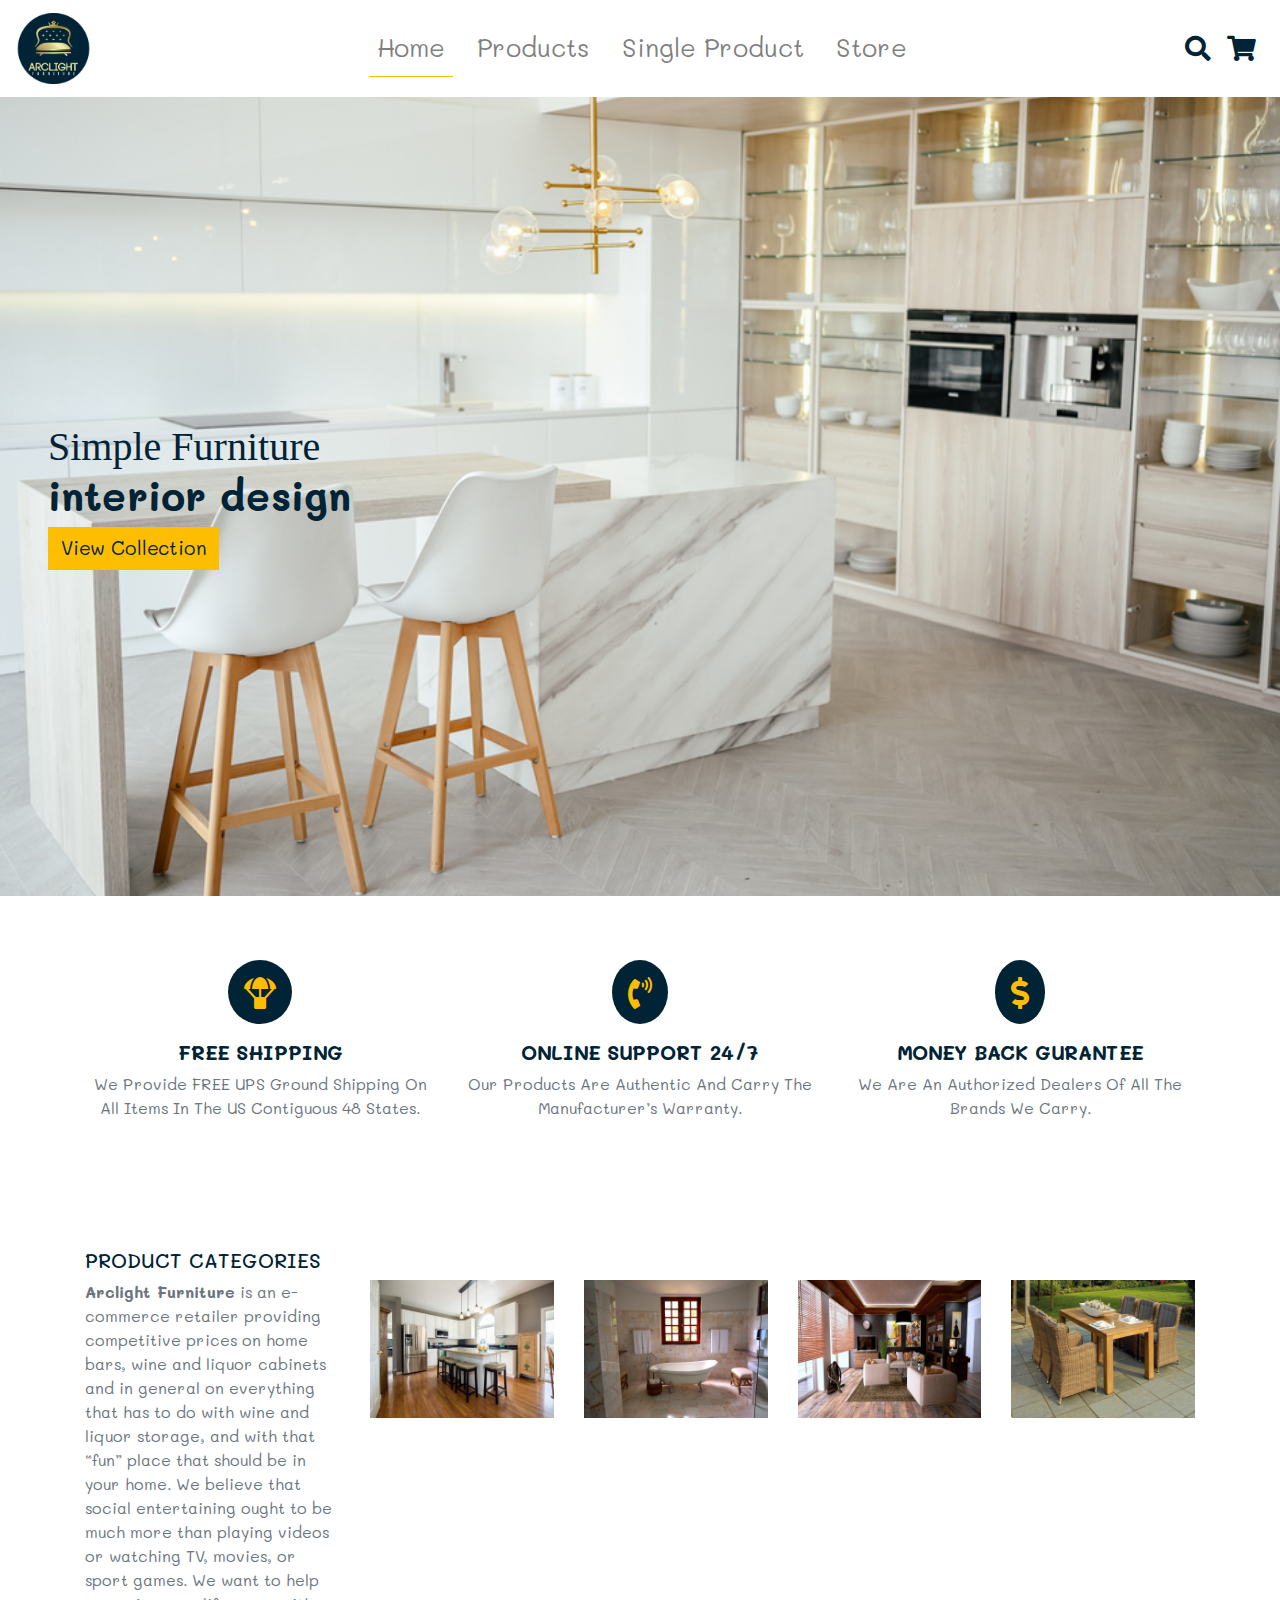
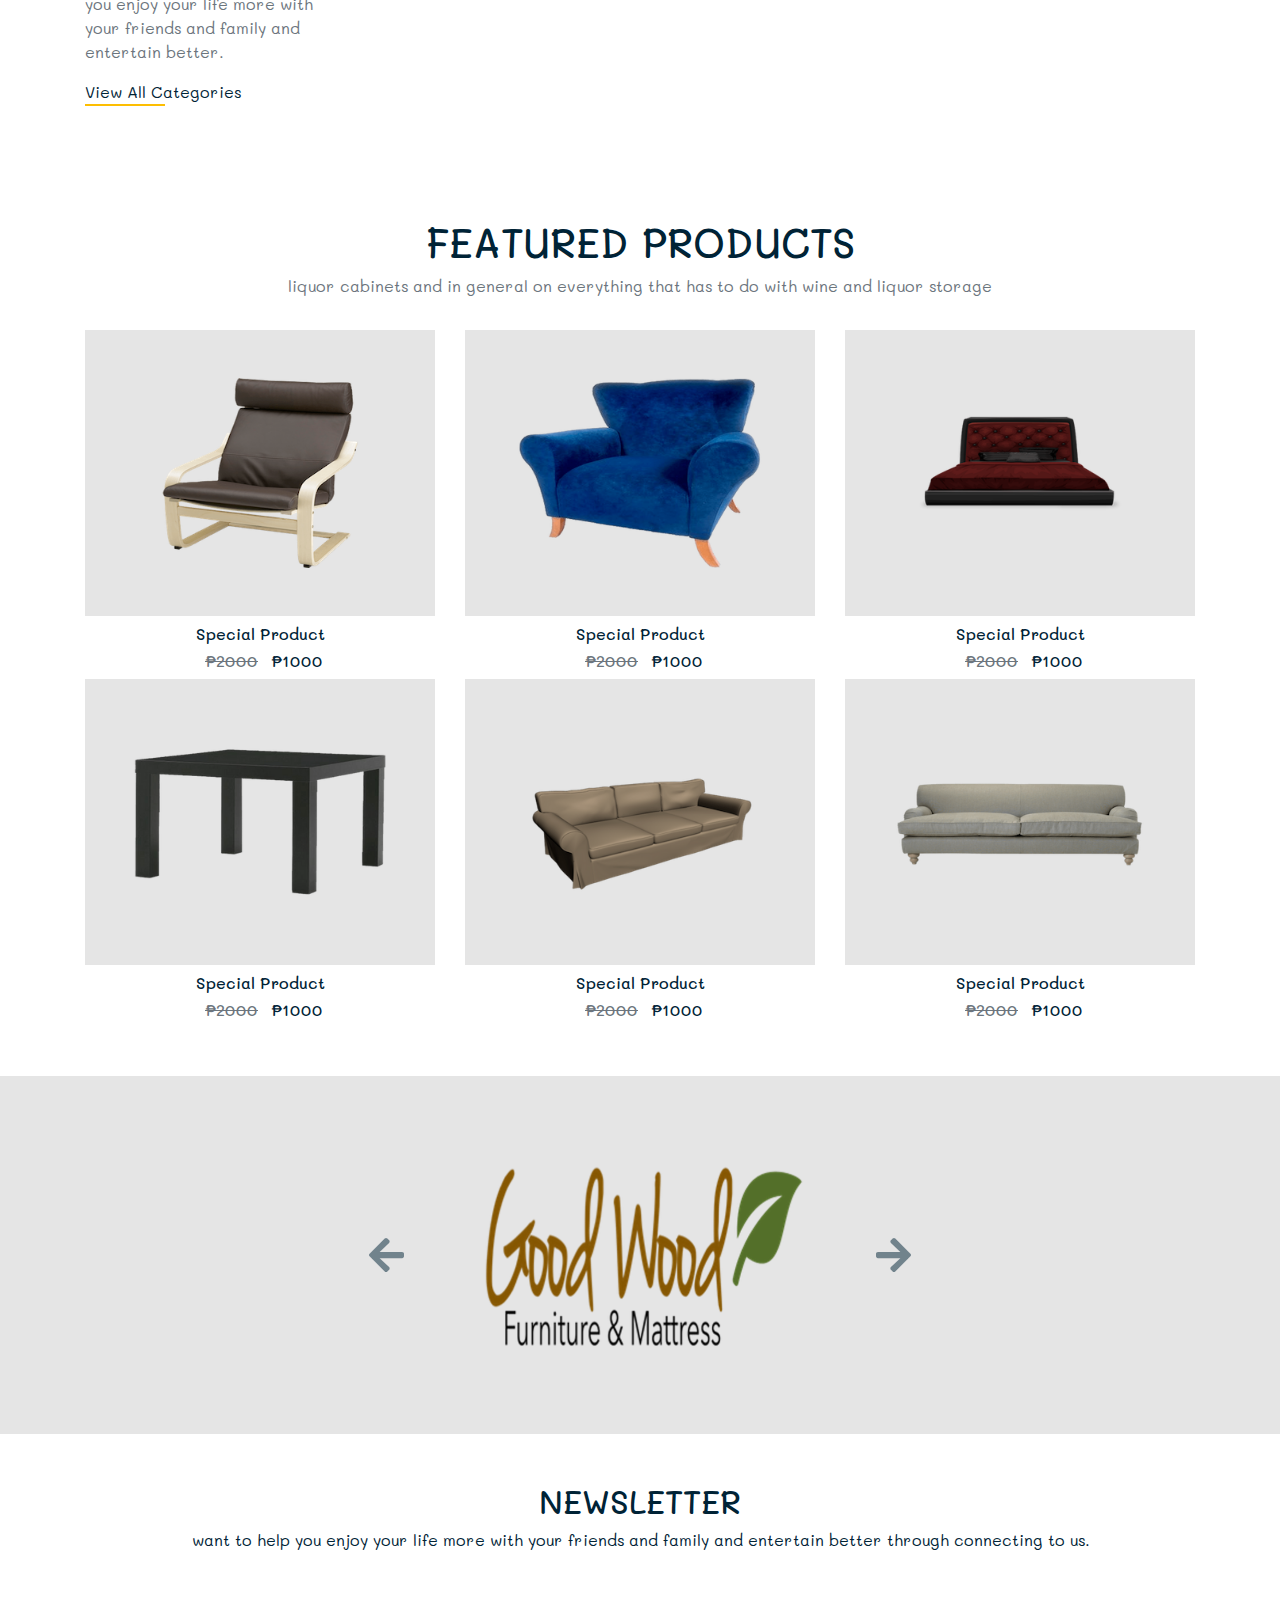
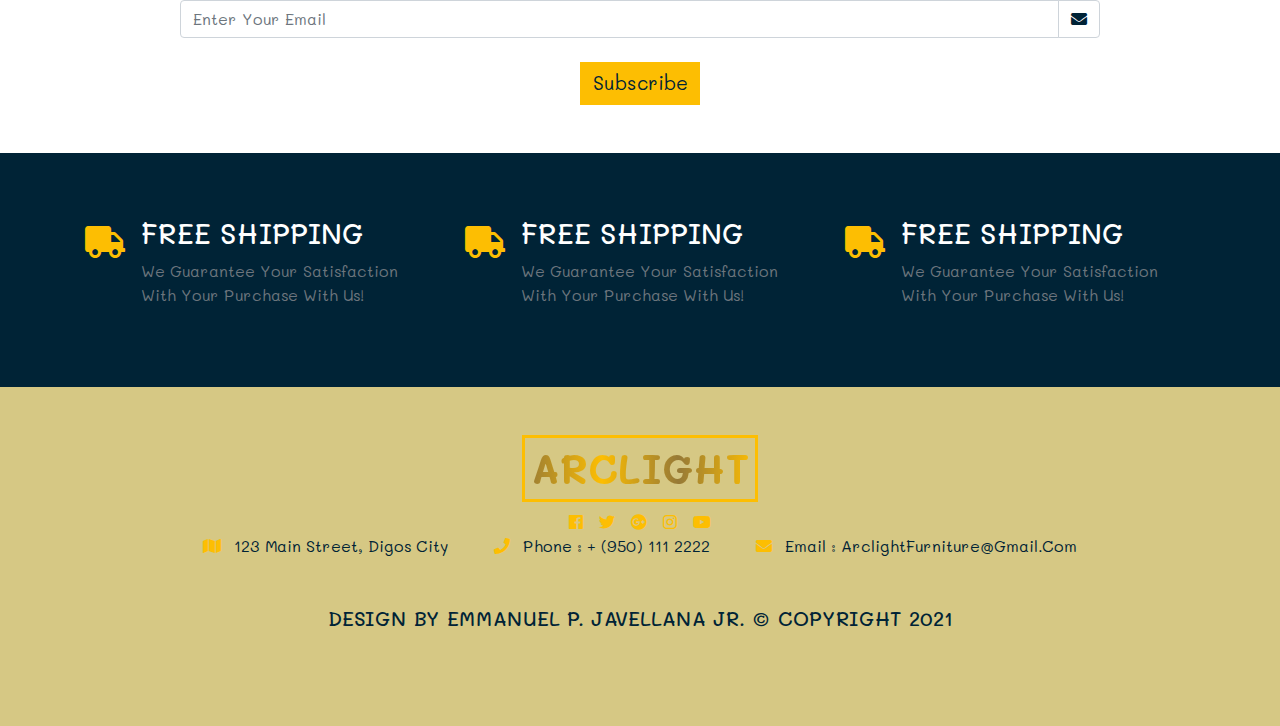
==== commit b332d70d: "this is the final project" ====
--- a/index.html
+++ b/index.html
@@ -83,7 +83,7 @@
                     </span>
                     <h5 class="font-weight-bold text-uppercase">free shipping</h5>
                     <p class="text-muted text-capitalize">
-                        Lorem ipsum dolor sit amet.
+                        We provide FREE UPS Ground shipping on all items in the US contiguous 48 states.
                     </p>
                 </div>
                 <!-- end of single service -->
@@ -94,7 +94,7 @@
                     </span>
                     <h5 class="font-weight-bold text-uppercase">online support 24/7</h5>
                     <p class="text-muted text-capitalize">
-                        Lorem ipsum dolor sit amet.
+                        Our products are authentic and carry the manufacturer’s warranty.
 
                     </p>
                 </div>
@@ -106,7 +106,7 @@
                     </span>
                     <h5 class="font-weight-bold text-uppercase">money back gurantee</h5>
                     <p class="text-muted text-capitalize">
-                        Lorem ipsum dolor sit amet.
+                        We are an authorized dealers of all the brands we carry.
 
                     </p>
                 </div>
@@ -127,8 +127,12 @@
                 <div class="col-10 mx-auto col-md-6 col-lg-3 align-self-center">
                     <h5 class="text-uppercase">product categories</h5>
                     <p class="text-muted">
-                        Lorem ipsum, dolor sit amet consectetur adipisicing elit. Autem,
-                        repellendus!
+                        <b>Arclight Furniture</b> is an e-commerce retailer providing competitive prices on home bars,
+                        wine and
+                        liquor cabinets and in general on everything that has to do with wine and liquor storage, and
+                        with that “fun” place that should be in your home. We believe that social entertaining ought to
+                        be much more than playing videos or watching TV, movies, or sport games. We want to help you
+                        enjoy your life more with your friends and family and entertain better.
                     </p>
                     <a href="products.html" class="text-weight-bold text-capitalize categories-link">
                         view all categories
@@ -202,8 +206,7 @@
                 <div class="col-10 mx-auto text-center">
                     <h1 class="text-uppercase">featured products</h1>
                     <p class="text-muted">
-                        Lorem ipsum dolor sit amet consectetur adipisicing elit. Tempora,
-                        recusandae.
+                        liquor cabinets and in general on everything that has to do with wine and liquor storage
                     </p>
                 </div>
             </div>
@@ -363,9 +366,8 @@
                 <div class="col-10 mx-auto text-center">
                     <h2 class="text-uppercase">newsletter</h2>
                     <p>
-                        Lorem ipsum dolor sit amet consectetur adipisicing elit. Deleniti
-                        blanditiis similique eum, aut culpa maiores cupiditate alias
-                        exercitationem error nesciunt.
+                        want to help you
+                        enjoy your life more with your friends and family and entertain better through connecting to us.
                     </p>
                     <form>
                         <div class="input-group mt-5 mb-4">
@@ -393,8 +395,7 @@
                     <div class="skill-text">
                         <h3 class="text-uppercase text-white">free shipping</h3>
                         <p class="text-muted text-capitalize">
-                            Lorem ipsum dolor sit amet consectetur adipisicing elit. Minus,
-                            pariatur.
+                            We guarantee your satisfaction with your purchase with us!
                         </p>
                     </div>
                 </div>
@@ -403,8 +404,7 @@
                     <div class="skill-text">
                         <h3 class="text-uppercase text-white">free shipping</h3>
                         <p class="text-muted text-capitalize">
-                            Lorem ipsum dolor sit amet consectetur adipisicing elit. Minus,
-                            pariatur.
+                            We guarantee your satisfaction with your purchase with us!
                         </p>
                     </div>
                 </div>
@@ -413,8 +413,7 @@
                     <div class="skill-text">
                         <h3 class="text-uppercase text-white">free shipping</h3>
                         <p class="text-muted text-capitalize">
-                            Lorem ipsum dolor sit amet consectetur adipisicing elit. Minus,
-                            pariatur.
+                            We guarantee your satisfaction with your purchase with us!
                         </p>
                     </div>
                 </div>
@@ -506,6 +505,77 @@
         </div>
     </footer>
 
+    <!-- modal//////////////////////////////////////////////////////////////////////////////////// -->
+    <div class="modal fade" id="productModal" tabindex="-1" role="dialog">
+        <div class="modal-dialog" role="document">
+            <div class="modal-content">
+                <!-- modal header -->
+                <div class="modal-header">
+                    <h5 class="modal-title text-capitalize">product info</h5>
+                    <button type="button" class="close" data-dismiss="modal">
+                        <span aria-hidden="true">&times;</span>
+                    </button>
+                </div>
+                <!--end of  modal header -->
+                <!-- modal body //////////////////////////////////////////////////////////////////////////////////-->
+                <div class="modal-body">
+                    <div class="row">
+                        <div class="col text-center">
+                            <img src="imgs/img-products/product-1.png" class="img-fluid" alt="" />
+                            <!-- ratings -->
+                            <div class="ratings">
+                                <span class="rating-icon"><i class="fas fa-star"></i></span>
+                                <span class="rating-icon"><i class="fas fa-star"></i></span>
+                                <span class="rating-icon"><i class="fas fa-star"></i></span>
+                                <span class="rating-icon"><i class="fas fa-star"></i></span>
+                                <span class="rating-icon"><i class="far fa-star"></i></span>
+                                <span class="text-capitalize">(25 customer reviews)</span>
+                            </div>
+                            <!-- end of ratings -->
+                            <h2 class="text-uppercase my-2">premium office armchair</h2>
+                            <h2> ₱1000.00 - ₱2000.00</h2>
+                            <p class="lead text-muted">
+                                Depending on what you had ordered, the delivery time would be between 2 to 10 days.
+                                Large Home Bars would take up to 10
+                                days to get to you as they are delivered by truck. Other smaller items could be sent
+                                overnight if required.
+                            </p>
+                            <!-- colors -->
+                            <h5 class="text-uppercase">
+                                colors :
+                                <span class="d-inline-block products-color products-color-black mr-2"></span>
+                                <span class="d-inline-block products-color products-color-red mr-2"></span>
+                                <span class="d-inline-block products-color products-color-blue mr-2"></span>
+                            </h5>
+                            <!-- end of colors -->
+                            <!-- sizes -->
+                            <!-- <h5 class="text-uppercase">
+                                sizes : <span class="mx-2">xs</span> <span class="mx-2">s</span>
+                                <span class="mx-2">m</span> <span class="mx-2">l</span>
+                                <span class="mx-2">xl</span>
+                            </h5> -->
+                            <div class="d-flex flex-wrap">
+                                <!-- cart buttons -->
+                                <div class="d-flex my-2">
+                                    <span class="btn btn-black mx-1">-</span>
+                                    <span class="btn btn-black mx-1">4</span>
+                                    <span class="btn btn-black mx-1">+</span>
+                                </div>
+                                <button class="btn btn-black my-2 mx-2">wishlist</button>
+                                <button class="btn btn-yellow my-2 mx-2">add to cart</button>
+                            </div>
+                        </div>
+                    </div>
+                </div>
+                <!-- end modal body -->
+                <div class="modal-footer">
+                    <button type="button" class="btn btn-danger" data-dismiss="modal">close modal</button>
+                </div>
+            </div>
+
+        </div>
+    </div>
+
     <script src="js/jquery-3.3.1.min.js"></script>
     <script src="js/bootstrap.bundle.min.js"></script>
 </body>
